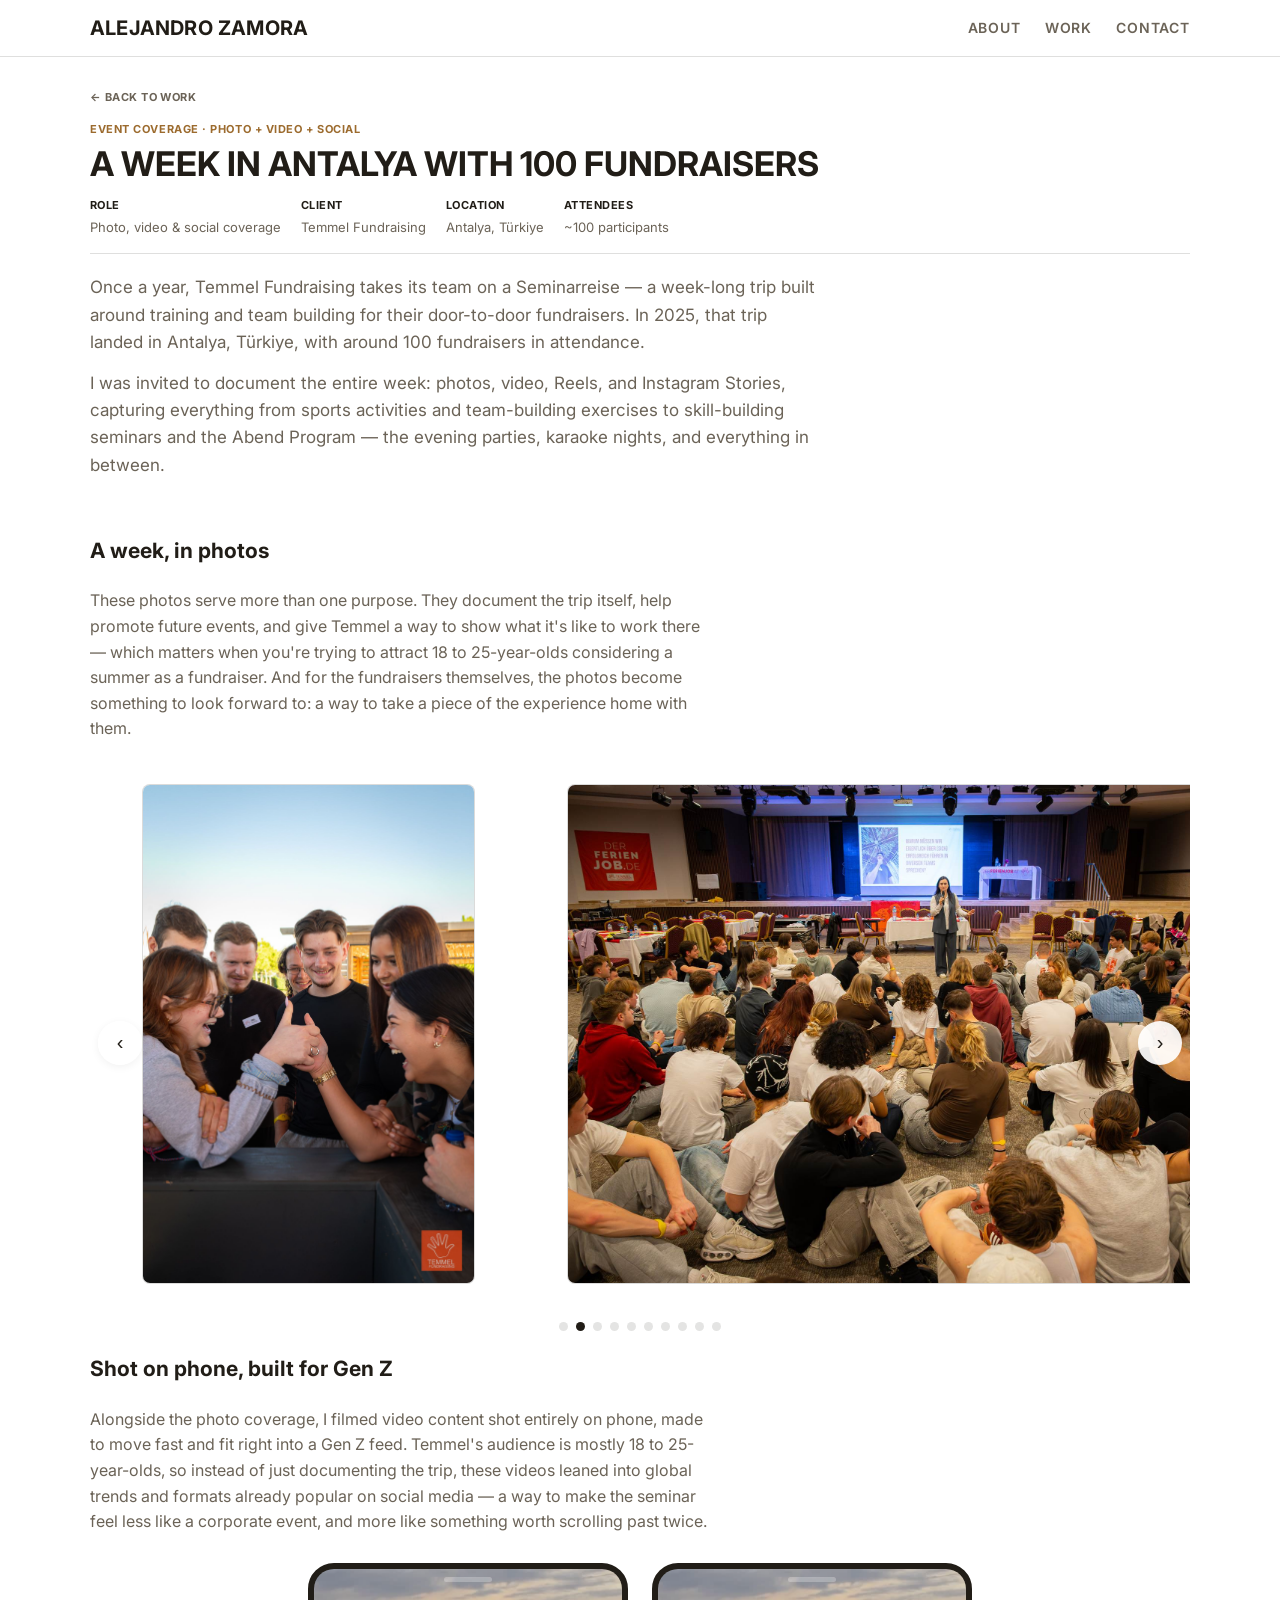
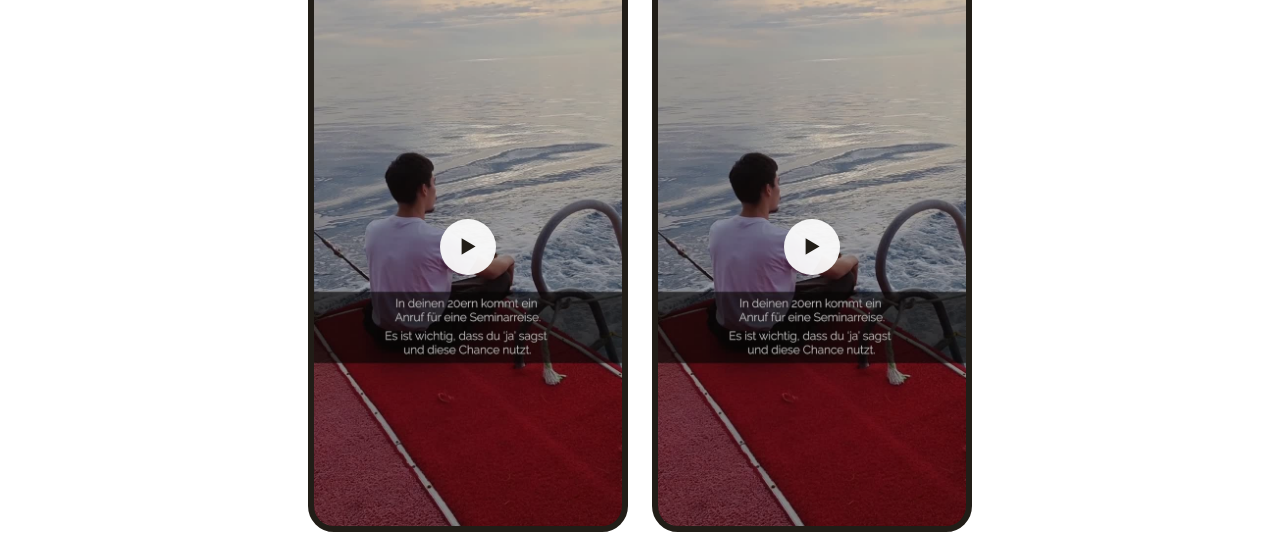
==== project-antalya.html @ 92e82680 "Update video source in project-antalya.html" ====
<!DOCTYPE html>
<html lang="en">
<head>
<meta charset="UTF-8">
<meta name="viewport" content="width=device-width, initial-scale=1.0">
<title>Travel seminar in Antalya — Alejandro Zamora</title>
<link rel="stylesheet" href="style.css">
  <style>
  /* Antalya carousel only: same height, natural image proportions */
  .doormats-gallery.audi-gallery .carousel-slide {
    flex: 0 0 auto;
    width: auto;
    max-width: none;
  }

  .doormats-gallery.audi-gallery .carousel-slide img {
    display: block;
    width: auto;
    height: clamp(300px, 60vh, 500px);
    max-width: calc(100vw - 80px);
    aspect-ratio: auto;
    object-fit: contain;
  }

    /* Phone frames*/
 
  .antalya-phone-videos {
    display: flex;
    justify-content: center;
    align-items: flex-start;
    gap: 24px;
    margin: 28px 0;
  }

  .antalya-phone-videos .phone-frame {
    flex: 0 1 320px;
    width: 100%;
    max-width: 320px;
  }

  .antalya-phone-videos .phone-frame video {
    display: block;
    width: 100%;
    height: 100%;
    object-fit: cover;
  }

  @media (max-width: 720px) {
    .antalya-phone-videos {
      flex-direction: column;
      align-items: center;
    }

    .antalya-phone-videos .phone-frame {
      width: min(78vw, 320px);
    }
     }
</style>
</head>
<body>

<header class="site-header">
  <div class="wrap">
    <div class="name">Alejandro Zamora</div>
    <nav>
      <a href="index.html#about">About</a>
      <a href="index.html#work">Work</a>
      <a ef="index.html#contact">Contact</a>
    </nav>
  </div>
</header>

<div class="wrap">

  <div class="article-header">
    <a class="back-link" href="index.html">← Back to work</a>
    <div class="dateline">Event coverage · Photo + Video + Social</div>
    <h1>A week in Antalya with 100 fundraisers</h1>
    <div class="meta-row">
      <span><strong>Role</strong>Photo, video & social coverage</span>
      <span><strong>Client</strong>Temmel Fundraising</span>
      <span><strong>Location</strong>Antalya, Türkiye</span>
      <span><strong>Attendees</strong>~100 participants</span>
    </div>
  </div>

  <div class="article-body">
     <p>Once a year, Temmel Fundraising takes its team on a Seminarreise — a week-long trip built around training and team building for their door-to-door fundraisers. In 2025, that trip landed in Antalya, Türkiye, with around 100 fundraisers in attendance.</p>
      <p>I was invited to document the entire week: photos, video, Reels, and Instagram Stories, capturing everything from sports activities and team-building exercises to skill-building seminars and the Abend Program — the evening parties, karaoke nights, and everything in between.</p>
  </div>

<div class="case-body">
    <h3>A week, in photos</h3>
    <p>These photos serve more than one purpose. They document the trip itself, help promote future events, and give Temmel a way to show what it's like to work there — which matters when you're trying to attract 18 to 25-year-olds considering a summer as a fundraiser. And for the fundraisers themselves, the photos become something to look forward to: a way to take a piece of the experience home with them.</p>
  </div>

 <div class="doormats-gallery audi-gallery">
  <div class="carousel" aria-label="Audi Q5 gallery">
    <button class="carousel-btn prev" aria-label="Previous image" type="button">‹</button>

    

    <div class="carousel-track" tabindex="0" role="list">
      <figure class="carousel-slide" role="listitem">
        <img src="images/antalya_select/seminar_1.jpg" alt="picture from fundraising trip" loading="lazy">
      </figure>
      <figure class="carousel-slide" role="listitem">
        <img src="images/antalya_select/seminar_2.jpg" alt="picture from fundraising trip" loading="lazy">
      </figure>
      <figure class="carousel-slide" role="listitem">
        <img src="images/antalya_select/seminar_3.jpg" alt="picture from fundraising trip" loading="lazy">
      </figure>
      <figure class="carousel-slide" role="listitem">
        <img src="images/antalya_select/seminar_4.jpg" alt="picture from fundraising trip" loading="lazy">
      </figure>
      <figure class="carousel-slide" role="listitem">
        <img src="images/antalya_select/seminar_5.jpg" alt="picture from fundraising trip" loading="lazy">
      </figure>
      <figure class="carousel-slide" role="listitem">
        <img src="images/antalya_select/seminar_6.jpg" alt="picture from fundraising trip" loading="lazy">
      </figure>
      <figure class="carousel-slide" role="listitem">
        <img src="images/antalya_select/seminar_7.jpg" alt="picture from fundraising trip" loading="lazy">
      </figure>
      <figure class="carousel-slide" role="listitem">
        <img src="images/antalya_select/seminar_8.jpg" alt="picture from fundraising trip" loading="lazy">
      </figure>
      <figure class="carousel-slide" role="listitem">
        <img src="images/antalya_select/seminar_9.jpg" alt="picture from fundraising trip" loading="lazy">
      </figure>
      <figure class="carousel-slide" role="listitem">
        <img src="images/antalya_select/seminar_10.jpg" alt="picture from fundraising trip" loading="lazy">
      </figure>
    </div>

    <button class="carousel-btn next" aria-label="Next image" type="button">›</button>

    <div class="carousel-dots" role="tablist" aria-label="Gallery navigation"></div>
  </div>
  
<div class="case-body">
  <h3>Shot on phone, built for Gen Z</h3>
  <p>Alongside the photo coverage, I filmed video content shot entirely on phone, made to move fast and fit right into a Gen Z feed. Temmel's audience is mostly 18 to 25-year-olds, so instead of just documenting the trip, these videos leaned into global trends and formats already popular on social media — a way to make the seminar feel less like a corporate event, and more like something worth scrolling past twice.</p>
</div>

<div class="antalya-phone-videos">
  <div class="phone-frame">
    <div
      class="video-embed"
      data-video="videos/seminar_quiet.mp4"
    >
      <img
        src="images/seminar_preview_phone.jpg"
        loading="lazy"
        alt="Antalya seminar Reel 1 preview"
      >
      <span class="play-btn" aria-hidden="true">▶</span>
    </div>
  </div>

  <div class="phone-frame">
    <div
      class="video-embed"
      data-video="images/antalya_select/reel-2.mp4"
    >
      <img
        src="images/seminar_preview_phone.jpg"
        loading="lazy"
        alt="Antalya seminar Reel 2 preview"
      >
      <span class="play-btn" aria-hidden="true">▶</span>
    </div>
  </div>
</div>
   

  <script>
/* Doormats gallery behavior: dots, prev/next, keyboard support */
(function () {
  const carousels = document.querySelectorAll('.carousel');
  if (!carousels.length) return;

  carousels.forEach((carousel) => {
    const track = carousel.querySelector('.carousel-track');
    const slides = Array.from(carousel.querySelectorAll('.carousel-slide'));
    const prevBtn = carousel.querySelector('.carousel-btn.prev');
    const nextBtn = carousel.querySelector('.carousel-btn.next');
    const dotsContainer = carousel.querySelector('.carousel-dots');

    // Create dots
    slides.forEach((_, i) => {
      const btn = document.createElement('button');
      btn.type = 'button';
      btn.setAttribute('aria-selected', i === 0 ? 'true' : 'false');
      btn.dataset.index = i;
      btn.addEventListener('click', () => {
        scrollToSlide(i);
      });
      dotsContainer.appendChild(btn);
    });

    const dots = Array.from(dotsContainer.querySelectorAll('button'));

    function scrollToSlide(index) {
      const slide = slides[index];
      if (!slide) return;
      // scroll so the slide is centered in the track
      const left = slide.offsetLeft - (track.clientWidth - slide.offsetWidth) / 2;
      track.scrollTo({ left, behavior: 'smooth' });
      updateActive(index);
    }

    function updateActive(index) {
      dots.forEach((d, i) => d.setAttribute('aria-selected', i === index ? 'true' : 'false'));
    }

    // find nearest slide based on current scroll position
    function getCurrentIndex() {
      const trackCenter = track.scrollLeft + track.clientWidth / 2;
      let bestIndex = 0;
      let bestDistance = Infinity;
      slides.forEach((s, i) => {
        const slideCenter = s.offsetLeft + s.offsetWidth / 2;
        const dist = Math.abs(trackCenter - slideCenter);
        if (dist < bestDistance) {
          bestDistance = dist;
          bestIndex = i;
        }
      });
      return bestIndex;
    }

    // update active dot during scrolling (throttle with rAF)
    let raf = null;
    function onScroll() {
      if (raf) cancelAnimationFrame(raf);
      raf = requestAnimationFrame(() => {
        updateActive(getCurrentIndex());
      });
    }
    track.addEventListener('scroll', onScroll, { passive: true });

    // Prev / next handling
    prevBtn && prevBtn.addEventListener('click', () => {
      const idx = getCurrentIndex();
      const target = Math.max(0, idx - 1);
      scrollToSlide(target);
    });
    nextBtn && nextBtn.addEventListener('click', () => {
      const idx = getCurrentIndex();
      const target = Math.min(slides.length - 1, idx + 1);
      scrollToSlide(target);
    });

    // keyboard left / right support when track focused
    track.addEventListener('keydown', (ev) => {
      if (ev.key === 'ArrowLeft') {
        ev.preventDefault();
        prevBtn && prevBtn.click();
      } else if (ev.key === 'ArrowRight') {
        ev.preventDefault();
        nextBtn && nextBtn.click();
      }
    });

    // enable mouse drag to scroll (desktop friendliness)
    let isDown = false;
    let startX, scrollStart;
    track.addEventListener('pointerdown', (e) => {
      isDown = true;
      track.setPointerCapture(e.pointerId);
      startX = e.clientX;
      scrollStart = track.scrollLeft;
      track.style.scrollBehavior = 'auto';
    });
    track.addEventListener('pointermove', (e) => {
      if (!isDown) return;
      const dx = e.clientX - startX;
      track.scrollLeft = scrollStart - dx;
    });
    track.addEventListener('pointerup', (e) => {
      if (!isDown) return;
      isDown = false;
      track.releasePointerCapture(e.pointerId);
      track.style.scrollBehavior = '';
      // snap to nearest slide after drag
      scrollToSlide(getCurrentIndex());
    });
    track.addEventListener('pointercancel', () => { isDown = false; });

    // ensure first dot is active initially
    updateActive(0);
  });
})();
</script>

<script>
  // Load each video only after the visitor clicks its preview.
  document.querySelectorAll('.video-embed').forEach(function (embed) {
    embed.addEventListener('click', function () {
      var videoSource = embed.getAttribute('data-video');

      embed.innerHTML =
        '<video src="' + videoSource + '" controls autoplay playsinline></video>';
    }, { once: true });
  });
</script>
  
</body>
</html>
---- style.css ----
@import url('https://fonts.googleapis.com/css2?family=Inter:wght@400;500;600;700&display=swap');

:root {
  --bg: #FFFFFF;
  --bg-alt: #FAFAFA;
  --card: #FFFFFF;
  --ink: #211D17;
  --ink-soft: #6B6357;
  --ink-faint: #9A9284;
  --accent-gold: #9C6B2E;
  --accent-teal: #2B5E55;
  --border: rgba(33, 29, 23, 0.14);
  --border-strong: rgba(33, 29, 23, 0.28);
  --max: 1140px;
}

* { box-sizing: border-box; }

html { scroll-behavior: smooth; }

body {
  margin: 0;
  background: var(--bg);
  color: var(--ink);
  font-family: 'Inter', sans-serif;
  font-size: 18px;
  line-height: 1.6;
  -webkit-font-smoothing: antialiased;
}

a { color: inherit; text-decoration: none; }

.wrap {
  max-width: var(--max);
  margin: 0 auto;
  padding: 0 20px;
}

/* Header */
.site-header {
  border-bottom: 1px solid var(--border);
  background: var(--bg);
  position: sticky;
  top: 0;
  z-index: 10;
}
.site-header .wrap {
  display: flex;
  justify-content: space-between;
  align-items: center;
  padding-top: 12px;
  padding-bottom: 12px;
}
.site-header .name {
  font-weight: 700;
  font-size: 20px;
  letter-spacing: 0.01em;
  text-transform: uppercase;
}
.site-header nav {
  display: flex;
  gap: 24px;
  font-size: 14px;
  font-weight: 600;
  text-transform: uppercase;
  letter-spacing: 0.06em;
  color: var(--ink-soft);
}
.site-header nav a:hover { color: var(--ink); }

/* Hero / About */
.hero {
  display: grid;
  grid-template-columns: 1fr minmax(220px, 400px);
  gap: 32px;
  align-items: center;
  padding: 32px 0 24px;
  border-bottom: 1px solid var(--border);
}
.hero h1 {
  font-weight: 700;
  font-size: 55px;
  line-height: 1.15;
  margin: 0 0 6px;
  text-transform: uppercase;
}
.hero .role {
  font-size: 13px;
  font-weight: 600;
  text-transform: uppercase;
  letter-spacing: 0.06em;
  color: var(--accent-teal);
  margin-bottom: 14px;
}
.hero p.bio {
  font-size: 23px;
  color: var(--ink-soft);
  max-width: 50ch;
  margin: 0 0 18px;
}

/* Passport stamps */
.stamps {
  display: flex;
  flex-wrap: wrap;
  gap: 8px;
}
.stamp {
  display: inline-flex;
  align-items: center;
  gap: 6px;
  border: 1.5px solid var(--accent-gold);
  color: var(--accent-gold);
  border-radius: 999px;
  padding: 5px 13px;
  font-size: 12px;
  font-weight: 600;
  text-transform: uppercase;
  letter-spacing: 0.05em;
  transform: rotate(-1.5deg);
}
.stamp:nth-child(even) { transform: rotate(1.5deg); }
.stamp.award {
  border-color: var(--accent-teal);
  color: var(--accent-teal);
}

/* Phone frame - make phone frame fluid */
.phone-frame {
  width: 100%;
  max-width: 400px; /* keeps the desktop design */
  aspect-ratio: 9 / 16;
  border: 6px solid var(--ink);
  border-radius: 26px;
  position: relative;
  overflow: hidden;
  background: var(--ink);
  justify-self: center;
}
.phone-frame::before {
  content: '';
  position: absolute;
  top: 8px;
  left: 50%;
  transform: translateX(-50%);
  width: 48px;
  height: 5px;
  background: rgba(255,255,255,0.25);
  border-radius: 3px;
  z-index: 2;
}
.phone-frame iframe,
.phone-frame video {
  width: 100%;
  height: 100%;
  object-fit: cover;
  border: none;
}
.phone-caption {
  text-align: center;
  font-size: 10px;
  font-weight: 600;
  letter-spacing: 0.05em;
  text-transform: uppercase;
  color: var(--ink-faint);
  margin-top: 8px;
}

/* Projects */
.section-label {
  font-size: 12px;
  font-weight: 700;
  text-transform: uppercase;
  letter-spacing: 0.06em;
  color: var(--ink-soft);
  margin: 28px 0 14px;
}
.project-grid {
  display: grid;
  grid-template-columns: repeat(auto-fit, minmax(240px, 1fr));
  gap: 16px;
  padding-bottom: 32px;
}
.project-card {
  background: var(--card);
  border: 1px solid var(--border);
  border-radius: 10px;
  overflow: hidden;
  transition: border-color 0.15s ease, transform 0.15s ease;
  display: flex;
  flex-direction: column;
}
.project-card:hover {
  border-color: var(--border-strong);
  transform: translateY(-2px);
}
.project-thumb {
  width: 100%;
  height: 170px;
  object-fit: cover;
  display: block;
  background: var(--bg-alt);
}
.project-card .card-body {
  padding: 14px 16px 16px;
  display: flex;
  flex-direction: column;
  gap: 8px;
  flex: 1;
}
.project-card .dateline {
  font-size: 11px;
  font-weight: 600;
  color: var(--accent-gold);
  text-transform: uppercase;
  letter-spacing: 0.04em;
}
.project-card h3 {
  font-weight: 700;
  font-size: 19px;
  margin: 0;
  line-height: 1.3;
}
.project-card p {
  font-size: 15px;
  color: var(--ink-soft);
  margin: 0;
  flex: 1;
}
.project-card .read {
  font-size: 11px;
  font-weight: 700;
  text-transform: uppercase;
  letter-spacing: 0.04em;
  color: var(--ink);
  border-top: 1px solid var(--border);
  padding-top: 8px;
  margin-top: 2px;
}

/* Footer */
.site-footer {
  border-top: 1px solid var(--border);
  padding: 16px 0 24px;
  font-size: 12px;
  font-weight: 500;
  color: var(--ink-faint);
  display: flex;
  justify-content: space-between;
  flex-wrap: wrap;
  gap: 10px;
}
.site-footer a:hover { color: var(--ink); }

/* Project detail page */
.article-header {
  padding: 24px 0 16px;
  border-bottom: 1px solid var(--border);
}
.back-link {
  display: inline-flex;
  align-items: center;
  gap: 6px;
  font-size: 11px;
  font-weight: 700;
  text-transform: uppercase;
  letter-spacing: 0.04em;
  color: var(--ink-soft);
  margin-bottom: 14px;
}
.back-link:hover { color: var(--ink); }
.article-header .dateline {
  font-size: 11px;
  font-weight: 700;
  text-transform: uppercase;
  letter-spacing: 0.05em;
  color: var(--accent-gold);
  margin-bottom: 6px;
}
.article-header h1 {
  font-weight: 700;
  font-size: 34px;
  line-height: 1.2;
  margin: 0 0 12px;
  text-transform: uppercase;
}
.meta-row {
  display: flex;
  gap: 20px;
  flex-wrap: wrap;
  font-size: 13px;
  color: var(--ink-soft);
}
.meta-row span strong {
  color: var(--ink);
  font-weight: 700;
  display: block;
  font-size: 11px;
  text-transform: uppercase;
  letter-spacing: 0.04em;
  margin-bottom: 2px;
}

.article-body {
  padding: 20px 0;
  font-size: 17px;
  color: var(--ink-soft);
  max-width: 66ch;
}
.article-body p { margin: 0 0 14px; }

.media-block {
  margin: 4px 0 24px;
}
.media-video {
  background: var(--bg-alt);
  border-radius: 10px;
  overflow: hidden;
  max-width: 100%;
}
.media-video img {
  width: 100%;
  height: auto;
  display: block;
}
.media-video iframe { width: 100%; height: 100%; border: none; }

.media-vertical-video {
  width: 220px;
  aspect-ratio: 9/16;
  background: var(--ink);
  border-radius: 20px;
  overflow: hidden;
  margin: 0 auto 24px;
}
.media-vertical-video iframe { width: 100%; height: 100%; border: none; }

/* 3 equal responsive columns, images keep 4:5 ratio */
.gallery {
  display: grid;
  grid-template-columns: repeat(3, 1fr);
  gap: 16px;
  align-items: start;
}

.gallery img {
  width: 100%;
  aspect-ratio: 4 / 5;  /* preserves 1080x1350 ratio */
  object-fit: cover;     /* fills each cell, cropping if needed */
  display: block;
}

.gallery-bushby {
  display: grid;
  grid-template-columns: repeat(3, 1fr);
  gap: 16px;
  align-items: start;
}

.gallery-bushby img {
  width: 100%;
  aspect-ratio: 3 / 2;  
  object-fit: cover;     /* fills each cell, cropping if needed */
  display: block;
}

.article-nav {
  display: flex;
  justify-content: space-between;
  padding: 16px 0 28px;
  border-top: 1px solid var(--border);
  font-size: 12px;
  font-weight: 700;
  text-transform: uppercase;
  letter-spacing: 0.04em;
  color: var(--ink-soft);
}
.article-nav a:hover { color: var(--ink); }

/* Writing list page */
.writing-list {
  padding: 8px 0 40px;
  display: flex;
  flex-direction: column;
}
.writing-item {
  display: flex;
  justify-content: space-between;
  align-items: baseline;
  gap: 16px;
  padding: 16px 0;
  border-bottom: 1px solid var(--border);
}
.writing-item:hover .writing-title { color: var(--accent-gold); }
.writing-title {
  font-weight: 700;
  font-size: 18px;
  transition: color 0.15s ease;
}
.writing-meta {
  font-size: 12px;
  font-weight: 600;
  color: var(--ink-faint);
  text-transform: uppercase;
  letter-spacing: 0.04em;
  white-space: nowrap;
}

/* ---- Long-form case blocks (home page) ---- */

.case {
  padding: 44px 0;
  border-bottom: 1px solid var(--border);
}
.case:last-of-type {
  border-bottom: none;
}
.case-meta {
  font-size: 12px;
  font-weight: 700;
  text-transform: uppercase;
  letter-spacing: 0.05em;
  color: var(--accent-gold);
  margin-bottom: 8px;
}
.case-title {
  font-size: 24px;
  font-weight: 700;
  margin: 0 0 16px;
  line-height: 1.25;
  text-transform: uppercase;
}
.case-body p {
  font-size: 16px;
  color: var(--ink-soft);
  margin: 0 0 12px;
  max-width: 62ch;
}
.case-link {
  display: inline-block;
  font-size: 12px;
  font-weight: 700;
  text-transform: uppercase;
  letter-spacing: 0.05em;
  color: var(--ink);
  margin-top: 4px;
}
.case-link:hover {
  color: var(--accent-gold);
}

/* Case media grid: side-by-side layout */
.case-media-grid {
  display: grid;
  grid-template-columns: 1fr 1.3fr;
  gap: 32px;
  align-items: center;
  margin-bottom: 24px;
}
.case-media-left {
  display: flex;
  justify-content: center;
}
.case-media-right {
  display: flex;
  flex-direction: column;
  justify-content: center;
  align-items: center;
  gap: 20px;
}
.case-media-right img {
  width: 100%;
  height: auto;
  border-radius: 8px;
  display: block;
}
.magis-caption {
  text-align: center;
  font-size: 10px;
  font-weight: 600;
  letter-spacing: 0.05em;
  text-transform: uppercase;
  color: var(--ink-faint);
  margin-top: 8px;
}

/* Click-to-play video embed: loads nothing heavy until clicked */
.video-embed {
  position: relative;
  border-radius: 12px;
  overflow: hidden;
  background: var(--ink);
  cursor: pointer;
  aspect-ratio: 16 / 9;
  margin-bottom: 16px;
  border: none;
  padding: 0;
  display: block;
  width: 100%;
}
.video-embed img {
  width: 100%;
  height: 100%;
  object-fit: cover;
  display: block;
  opacity: 0.82;
}
.video-embed video {
  width: 100%;
  height: 100%;
  object-fit: cover;
  display: block;
}
.video-embed .play-btn {
  position: absolute;
  top: 50%;
  left: 50%;
  transform: translate(-50%, -50%);
  width: 56px;
  height: 56px;
  border-radius: 50%;
  background: rgba(255, 255, 255, 0.92);
  display: flex;
  align-items: center;
  justify-content: center;
  font-size: 18px;
  color: var(--ink);
  pointer-events: none;
}

/* Vertical video embed inside the phone frame */
.phone-frame .video-embed {
  position: absolute;
  inset: 0;
  border-radius: 0;
  aspect-ratio: auto;
  margin-bottom: 0;
}

/* Mosaic layout for photo-only cases */
.case-mosaic {
  display: grid;
  grid-template-columns: 2fr 1fr;
  gap: 10px;
  margin-bottom: 16px;
}
.case-mosaic .main {
  grid-row: span 2;
  aspect-ratio: 4 / 3;
}
.case-mosaic .side {
  aspect-ratio: 1 / 1;
}
.case-mosaic img {
  width: 100%;
  height: 100%;
  object-fit: cover;
  border-radius: 8px;
  display: block;
  background: #FFFFFF00;
}

/* Mosaic layout for Audi */
 .map-embed { 
   border-radius: 10px;
   overflow: hidden; 
   margin-bottom: 24px; 
   aspect-ratio: 16 / 10; border: 1px solid var(--border); 
 } 
.map-embed iframe { 
  width: 100%; height: 100%; border: none; 
}

.case-mosaic-audi {
  display: grid;
  grid-template-columns: 2fr 1fr;
  gap: 10px;
  margin-bottom: 16px;
}
.case-mosaic-audi .main {
  grid-row: span 1;
  aspect-ratio: 3 / 3;
}
.case-mosaic-audi .side {
  aspect-ratio: 1 / 1;
}
.case-mosaic-audi img {
  width: 100%;
  height: 100%;
  object-fit: cover;
  border-radius: 8px;
  display: block;
  background: #FFFFFF00;
}
.case-mosaic-audi .main img {
  object-fit: cover;
  width: 100%;
  height: 100%;
  display: block;
}
.case-mosaic-audi .side img {
  object-fit: contain; /* preserves whole image, no crop */
  width: 100%;
  height: 100%;
  display: block;
  background: #FFFFFF00; /* or var(--bg-alt) to match surrounding */
}

/* Page-specific: Audi Q5 — make text and image 1:1 */
.q5-article .article-content {
  gap: 2rem;
  align-items: flex-start;
}

/* Each column takes half the available space, with safe minimums */
.q5-article .article-body {
  flex: 1 1 50%;
  min-width: 260px;
}

/* Make article phone fill its column more — replace the previous .wrap .article-phone rules */
.q5-article .article-content { gap: 0.75rem; } /* tighten gap between text and image */

.q5-article .article-phone {
  /* make the phone/image take most of the column but remain responsive */
  flex: 0 0 clamp(320px, 52%, 680px);
  width: auto;
  padding: 0; /* remove extra padding so the image can fill the column */
}

.q5-article .article-phone img {
  width: 100%;
  height: auto;
  display: block;
  border-radius: 8px;
}

/* Keep the existing mobile stacking behaviour */
@media (max-width: 720px) {
  .q5-article .article-content {
    flex-direction: column;
  }
  .q5-article .article-phone {
    width: 100%;
    flex: 0 0 auto;
  }
}

/* Editorial quote treatment for text-only cases */
.case-quote {
  font-size: 17px;
  font-style: italic;
  color: var(--ink-soft);
  border-left: 3px solid var(--accent-teal);
  padding-left: 18px;
  margin: 0 0 14px;
  line-height: 1.7;
  max-width: 58ch;
}

/* Writing entry — distinct, text-forward treatment */
.case-writing-label {
  font-size: 12px;
  font-weight: 700;
  text-transform: uppercase;
  letter-spacing: 0.05em;
  color: var(--accent-teal);
  margin-bottom: 8px;
}

/* Doormats swipe gallery - now outside media queries */
.doormats-gallery {
  margin-bottom: 16px;
}

.carousel {
  position: relative;
  width: 100%;
  max-width: 900px;
  margin: 0 auto 16px;
  display: block;
}

.audi-gallery .carousel {
  max-width: 1100px;
}

.audi-gallery .carousel-slide {
  flex: 0 0 78vw;
  max-width: 700px;
}

.audi-gallery .carousel-slide img {
  aspect-ratio: 3 / 2;
}

.carousel-track {
  display: flex;
  gap: 12px;
  overflow-x: auto;
  scroll-snap-type: x mandatory;
  -webkit-overflow-scrolling: touch;
  padding: 12px;
  scroll-behavior: smooth;
  /* hide scrollbar lightly */
  scrollbar-width: thin;
}

/* Each slide is a fixed-width card that snaps into view */
.carousel-slide {
  flex: 0 0 78vw;               /* mobile: nearly full width */
  max-width: 560px;             /* desktop cap */
  scroll-snap-align: center;
  display: flex;
  align-items: center;
  justify-content: center;
  background: transparent;
  border-radius: 8px;
}

.carousel-slide img {
  width: 100%;
  height: auto;
  aspect-ratio: 4 / 5;          /* matches 1080x1350 */
  object-fit: cover;
  border-radius: 8px;
  display: block;
  background: var(--bg-alt);
  border: 1px solid var(--border);
}

/* Prev / Next buttons */
.carousel-btn {
  position: absolute;
  top: 50%;
  transform: translateY(-50%);
  z-index: 10;
  width: 44px;
  height: 44px;
  border-radius: 999px;
  border: none;
  background: rgba(255,255,255,0.92);
  font-size: 20px;
  color: var(--ink);
  display: flex;
  align-items: center;
  justify-content: center;
  cursor: pointer;
  box-shadow: 0 2px 8px rgba(0,0,0,0.06);
}
.carousel-btn:active { transform: translateY(-50%) scale(0.98); }
.carousel-btn.prev { left: 8px; }
.carousel-btn.next { right: 8px; }

/* Dot indicators */
.carousel-dots {
  display: flex;
  gap: 8px;
  justify-content: center;
  margin-top: 8px;
}
.carousel-dots button {
  width: 9px;
  height: 9px;
  border-radius: 50%;
  border: none;
  background: rgba(33,29,23,0.12);
  cursor: pointer;
  padding: 0;
}
.carousel-dots button[aria-selected="true"] {
  background: var(--ink);
}

/* Accessibility: focus styles */
.carousel-track:focus {
  outline: 3px solid rgba(44,82,72,0.12);
  outline-offset: 6px;
}

/* Small scrollbar styling for WebKit */
.carousel-track::-webkit-scrollbar { height: 8px; }
.carousel-track::-webkit-scrollbar-thumb {
  background: rgba(33,29,23,0.12);
  border-radius: 999px;
}

/* Desktop breakpoint: wider carousel slides */
@media (min-width: 900px) {
  .carousel-slide {
    flex: 0 0 420px;
  }
}

/* Mobile breakpoint */
@media (max-width: 640px) {
  .hero {
    grid-template-columns: 1fr;
    padding-top: 24px;
  }
  .phone-frame {
    width: min(78vw, 320px);
  }
  .site-header nav { gap: 14px; }
  .writing-item { flex-direction: column; gap: 4px; }

  /* ensure the case media grid collapses to a single column on small screens */
  .case-media-grid {
    grid-template-columns: 1fr;
  }

  /* small tweaks so media items fill the column */
  .case-media-left,
  .case-media-right {
    justify-content: stretch;
  }
  .case-media-right img {
    width: 100%;
    max-width: 100%;
    height: auto;
  }
  .case-mosaic { grid-template-columns: 1fr; }
  .case-mosaic .main { grid-row: auto; }
}

/* ---------- ADDITION: Article layout for phone + text side-by-side ---------- */
/* Place these rules at the end so they override earlier phone-frame settings when needed */
.article-content {
  display: flex;
  gap: 2rem;
  align-items: flex-start;
  flex-wrap: wrap; /* allow stacking on narrow screens */
  margin-bottom: 1.5rem;
}

/* Ensure specificity by scoping under .wrap in case other selectors target .article-phone */
.wrap .article-body {
  flex: 1 1 380px; /* take remaining space, but not shrink too small */
  min-width: 240px;
}

.wrap .article-phone {
  flex: 0 0 340px; /* fixed width for phone frame */
  width: 340px;
}

.wrap .phone-frame {
  /* keep the phone visual but let layout control sizing */
  width: 100%;
  max-width: 100%;
  height: auto;
  box-sizing: border-box;
}

/* Responsive: stack vertically on small screens */
@media (max-width: 720px) {
  .article-content {
    flex-direction: column;
  }
  .wrap .article-phone {
    width: 100%;
    flex: 0 0 auto;
  }
}

/* ---------- Q5-only override: keeps other pages untouched ---------- */
.q5-article .article-content {
  display: grid;
  grid-template-columns: 1fr 1.3fr;
  gap: 2rem;
  align-items: center;
}

.q5-article .article-phone {
  width: 100%;
  flex: none;
}

.q5-article .article-phone img {
  width: 100%;
  height: auto;
  display: block;
  border-radius: 8px;
}

@media (max-width: 720px) {
  .q5-article .article-content {
    grid-template-columns: 1fr;
  }
}
.mixed-media {
  margin-bottom: 16px;
}
.mixed-media .wide {
  width: 100%;
  aspect-ratio: 16 / 9;
  object-fit: cover;
  border-radius: 8px;
  display: block;
  margin-bottom: 10px;
  background: var(--bg-alt);
  border: 1px solid var(--border);
}
.mixed-media-row {
  display: flex;
  gap: 10px;
  height: 140px;
}
.mixed-media-row .square {
  flex: 0 0 auto;
  aspect-ratio: 1 / 1;
  height: 100%;
  object-fit: cover;
  border-radius: 8px;
  background: var(--bg-alt);
  border: 1px solid var(--border);
}
.mixed-media-row .vertical {
  flex: 0 0 auto;
  aspect-ratio: 9 / 16;
  height: 100%;
  object-fit: cover;
  border-radius: 8px;
  background: var(--bg-alt);
  border: 1px solid var(--border);
}
.travian-videos {
  display: flex;
  flex-wrap: wrap;
  justify-content: center;
  gap: 16px;
  margin: 28px 0;
}
.video-frame {
  flex: 1 1 200px;
  aspect-ratio: 9 / 16;
  border-radius: 12px;
  overflow: hidden;
  background: var(--ink);
}
.video-frame iframe {
  width: 100%;
  height: 100%;
  border: none;
}
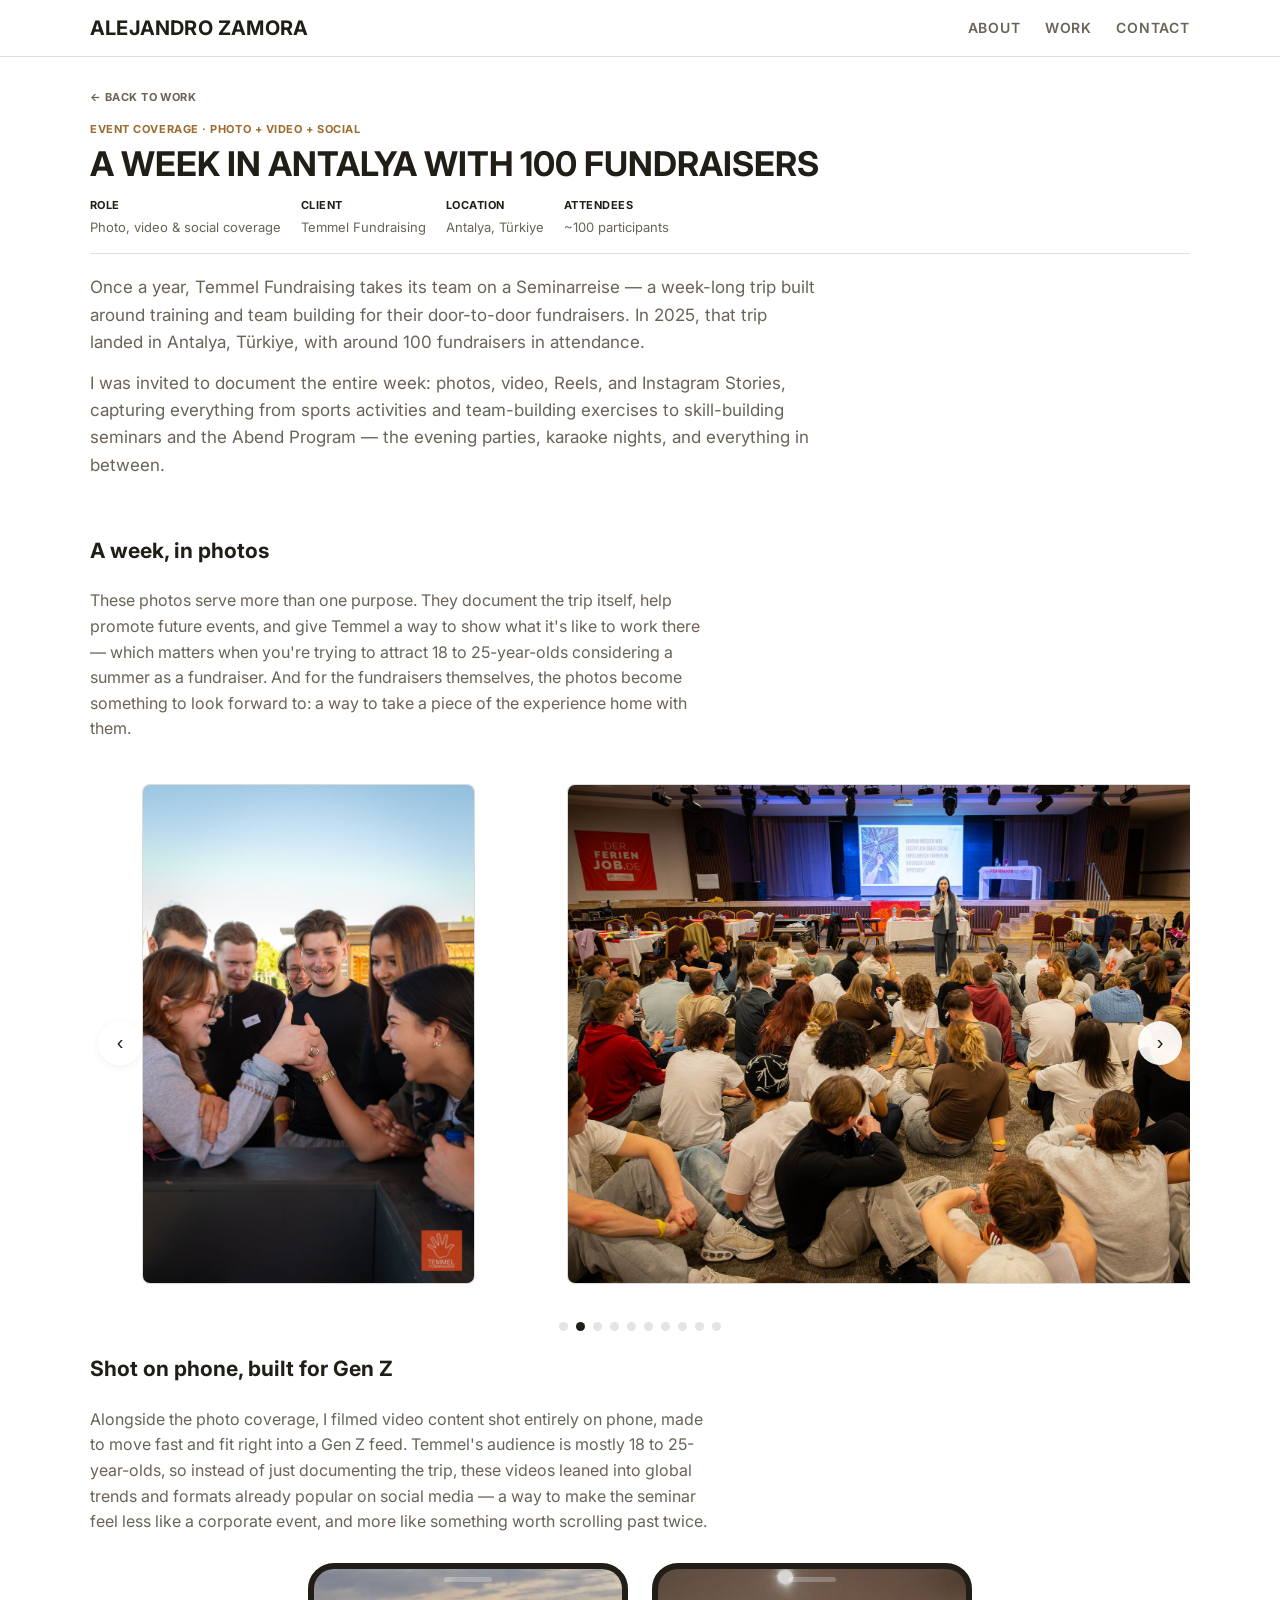
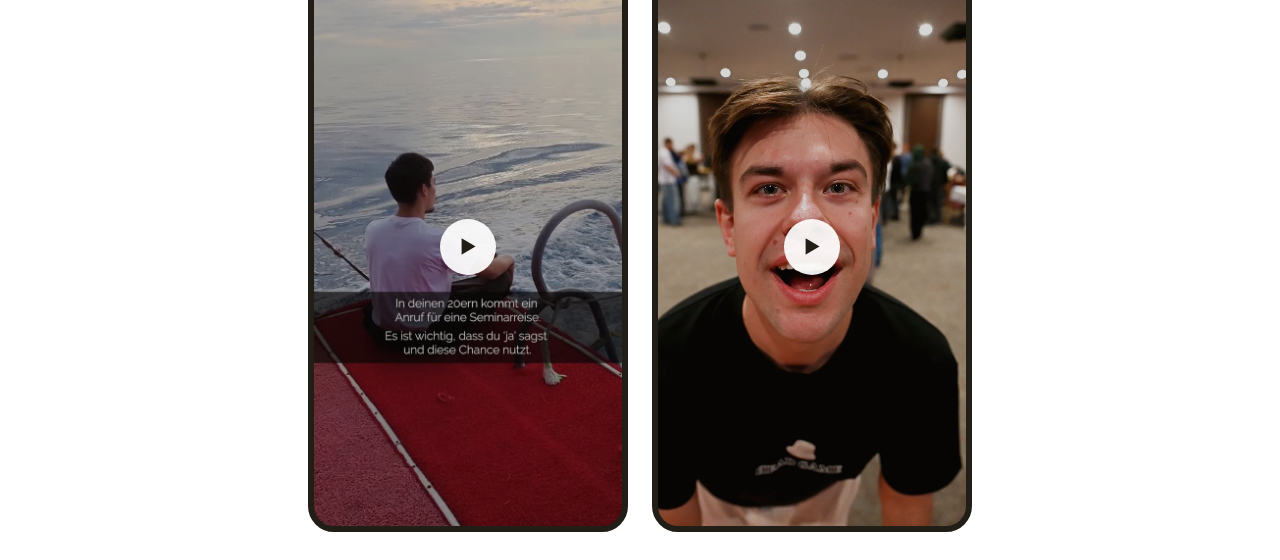
==== commit 1b2af3c6: "Update video source and preview image in HTML" ====
--- a/project-antalya.html
+++ b/project-antalya.html
@@ -161,10 +161,10 @@
   <div class="phone-frame">
     <div
       class="video-embed"
-      data-video="images/antalya_select/reel-2.mp4"
+      data-video="videos/challenge.mp4"
     >
       <img
-        src="images/seminar_preview_phone.jpg"
+        src="images/challenge_preview.jpg"
         loading="lazy"
         alt="Antalya seminar Reel 2 preview"
       >
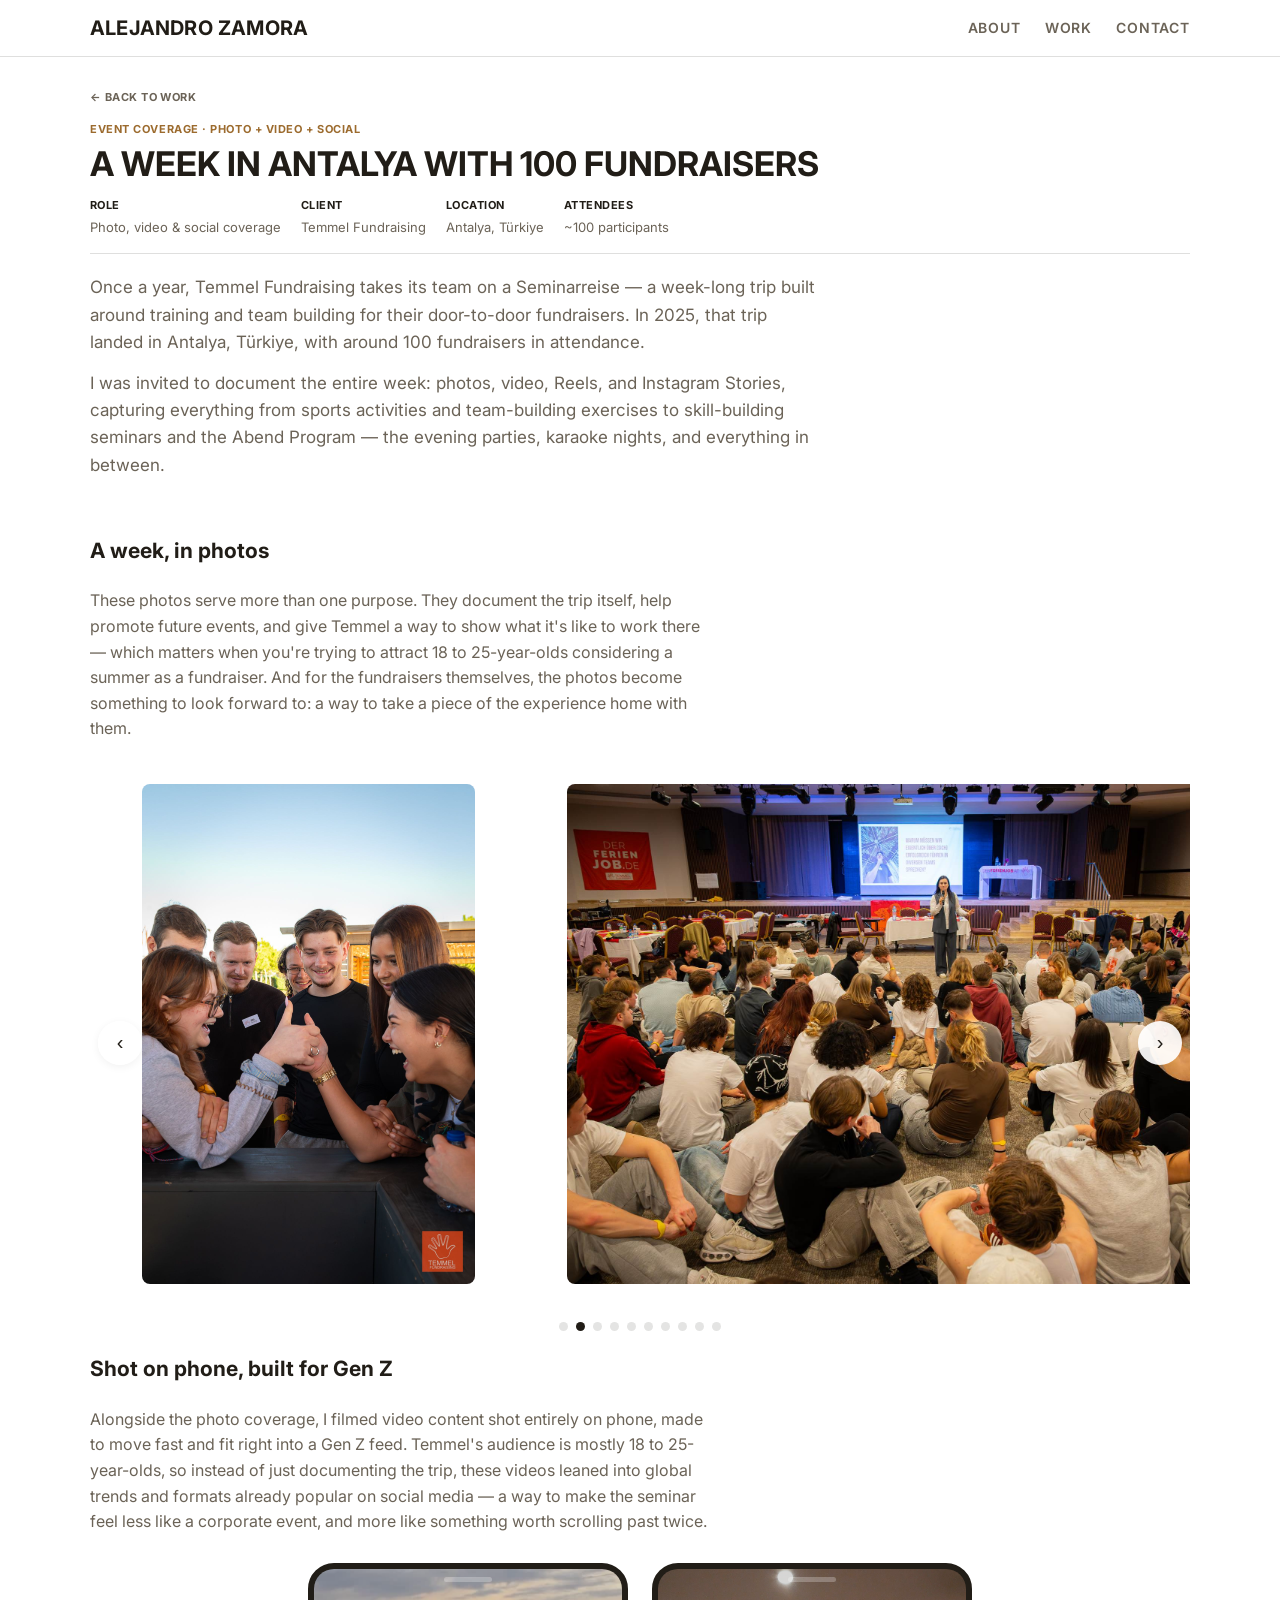
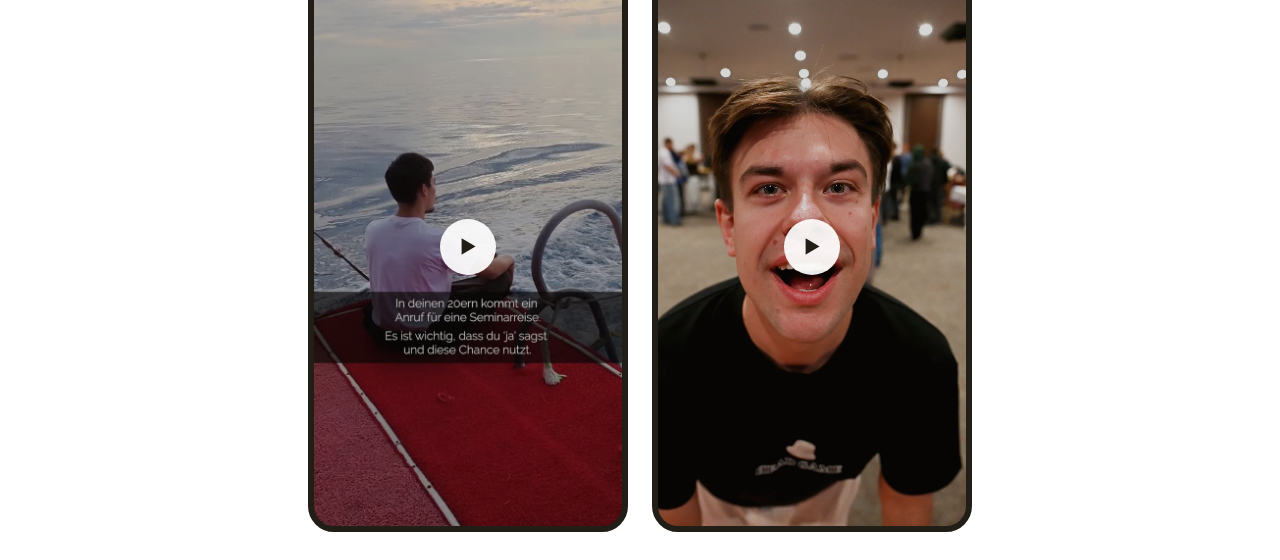
==== commit d5b5674c: "Enhance image container styles in project-antalya.html Added border and background styles to the ima" ====
--- a/project-antalya.html
+++ b/project-antalya.html
@@ -20,6 +20,8 @@
     max-width: calc(100vw - 80px);
     aspect-ratio: auto;
     object-fit: contain;
+    border: none;
+    background: transparent;
   }
 
     /* Phone frames*/
@@ -33,10 +35,12 @@
   }
 
   .antalya-phone-videos .phone-frame {
-    flex: 0 1 320px;
-    width: 100%;
-    max-width: 320px;
-  }
+  width: min(78vw, 320px);
+  max-width: 320px;
+  aspect-ratio: 9 / 16;
+  height: auto;
+  flex: 0 0 auto;
+}
 
   .antalya-phone-videos .phone-frame video {
     display: block;
@@ -137,6 +141,7 @@
 
     <div class="carousel-dots" role="tablist" aria-label="Gallery navigation"></div>
   </div>
+   </div>
   
 <div class="case-body">
   <h3>Shot on phone, built for Gen Z</h3>
@@ -161,7 +166,7 @@
   <div class="phone-frame">
     <div
       class="video-embed"
-      data-video="videos/challenge.mp4"
+      data-video="videos/challenge_quiet.mp4"
     >
       <img
         src="images/challenge_preview.jpg"
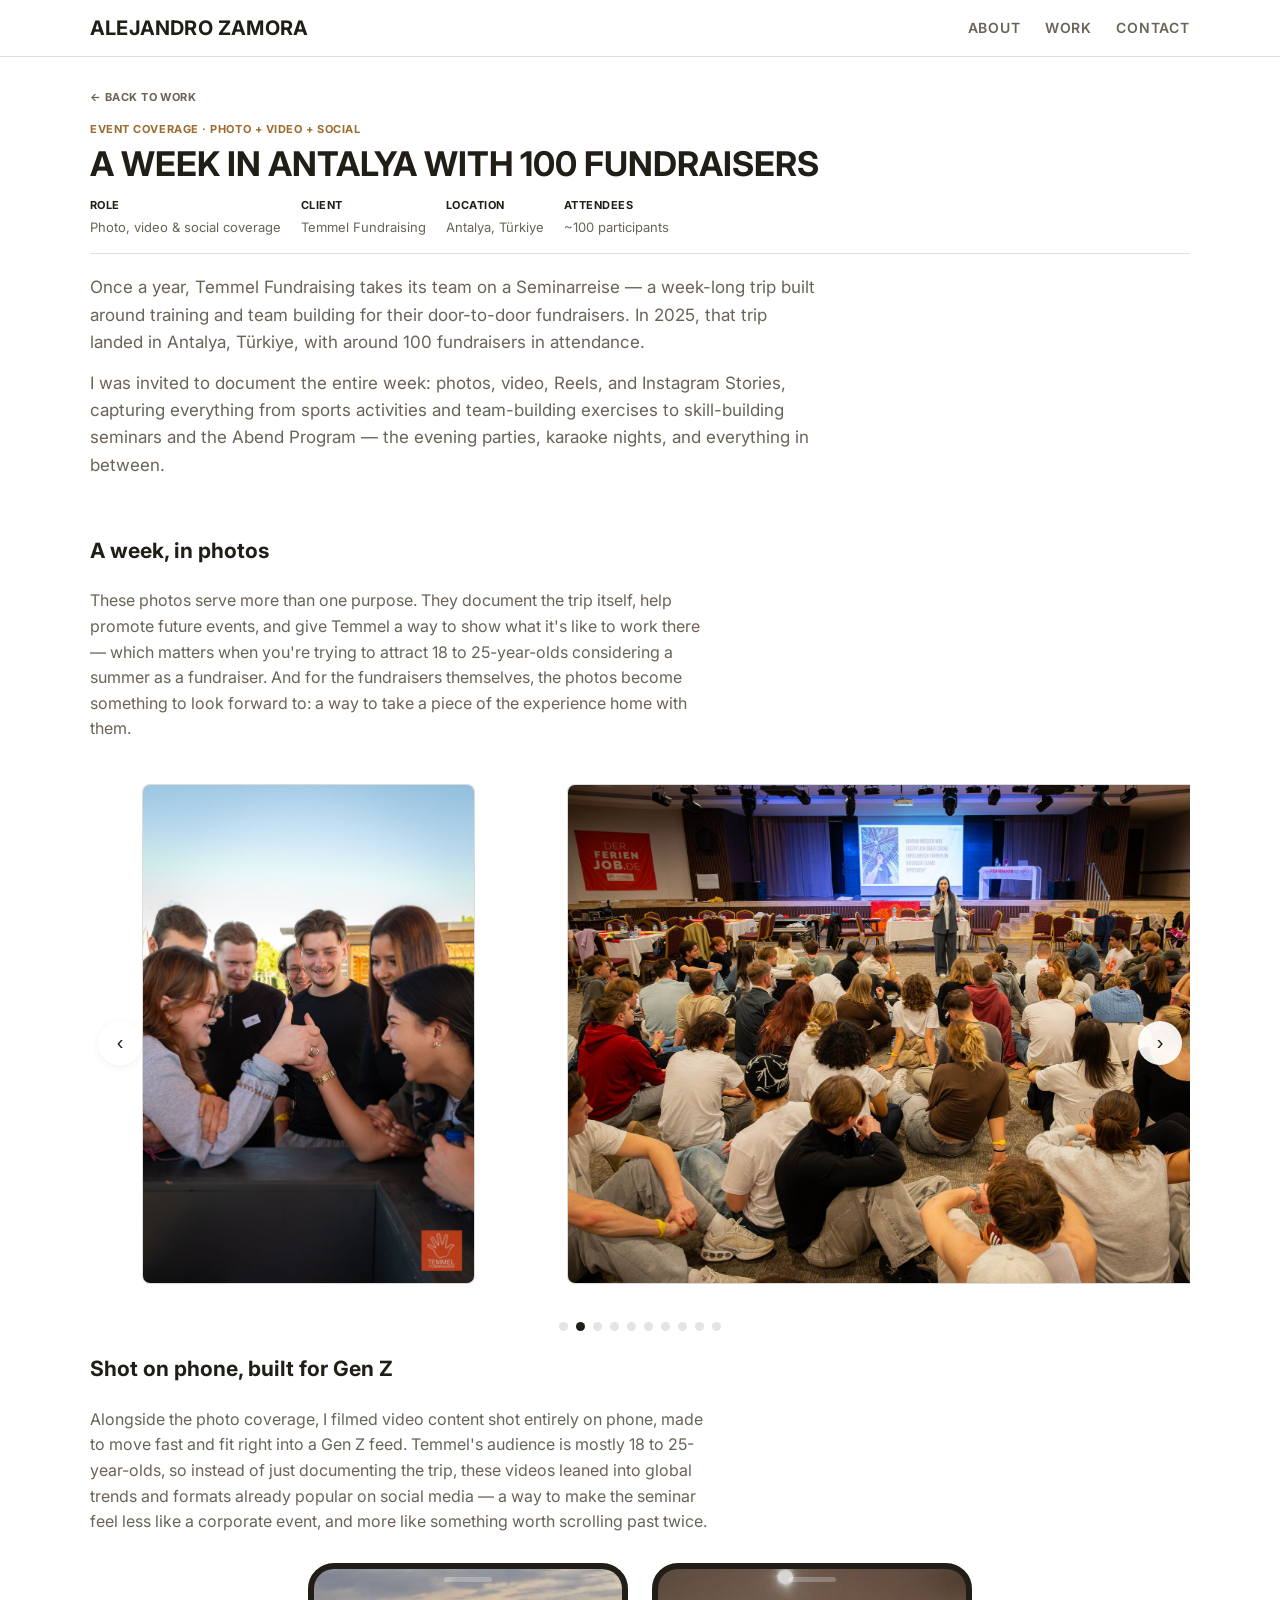
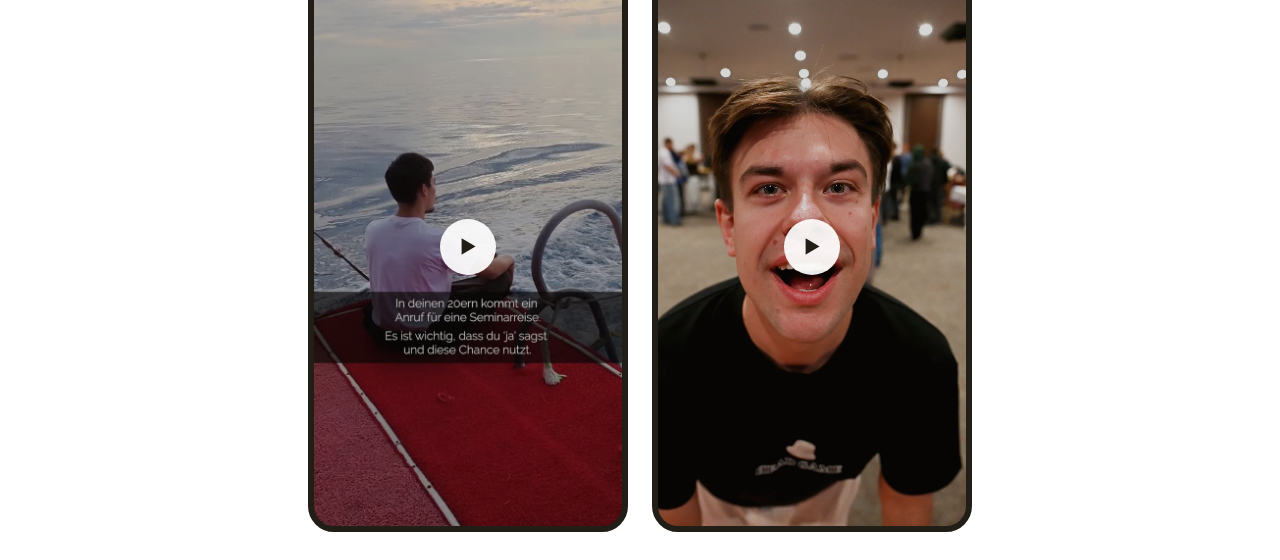
==== commit 16798f0d: "Remove border and background from main container Removed border and background styles from the main " ====
--- a/project-antalya.html
+++ b/project-antalya.html
@@ -20,8 +20,6 @@
     max-width: calc(100vw - 80px);
     aspect-ratio: auto;
     object-fit: contain;
-    border: none;
-    background: transparent;
   }
 
     /* Phone frames*/
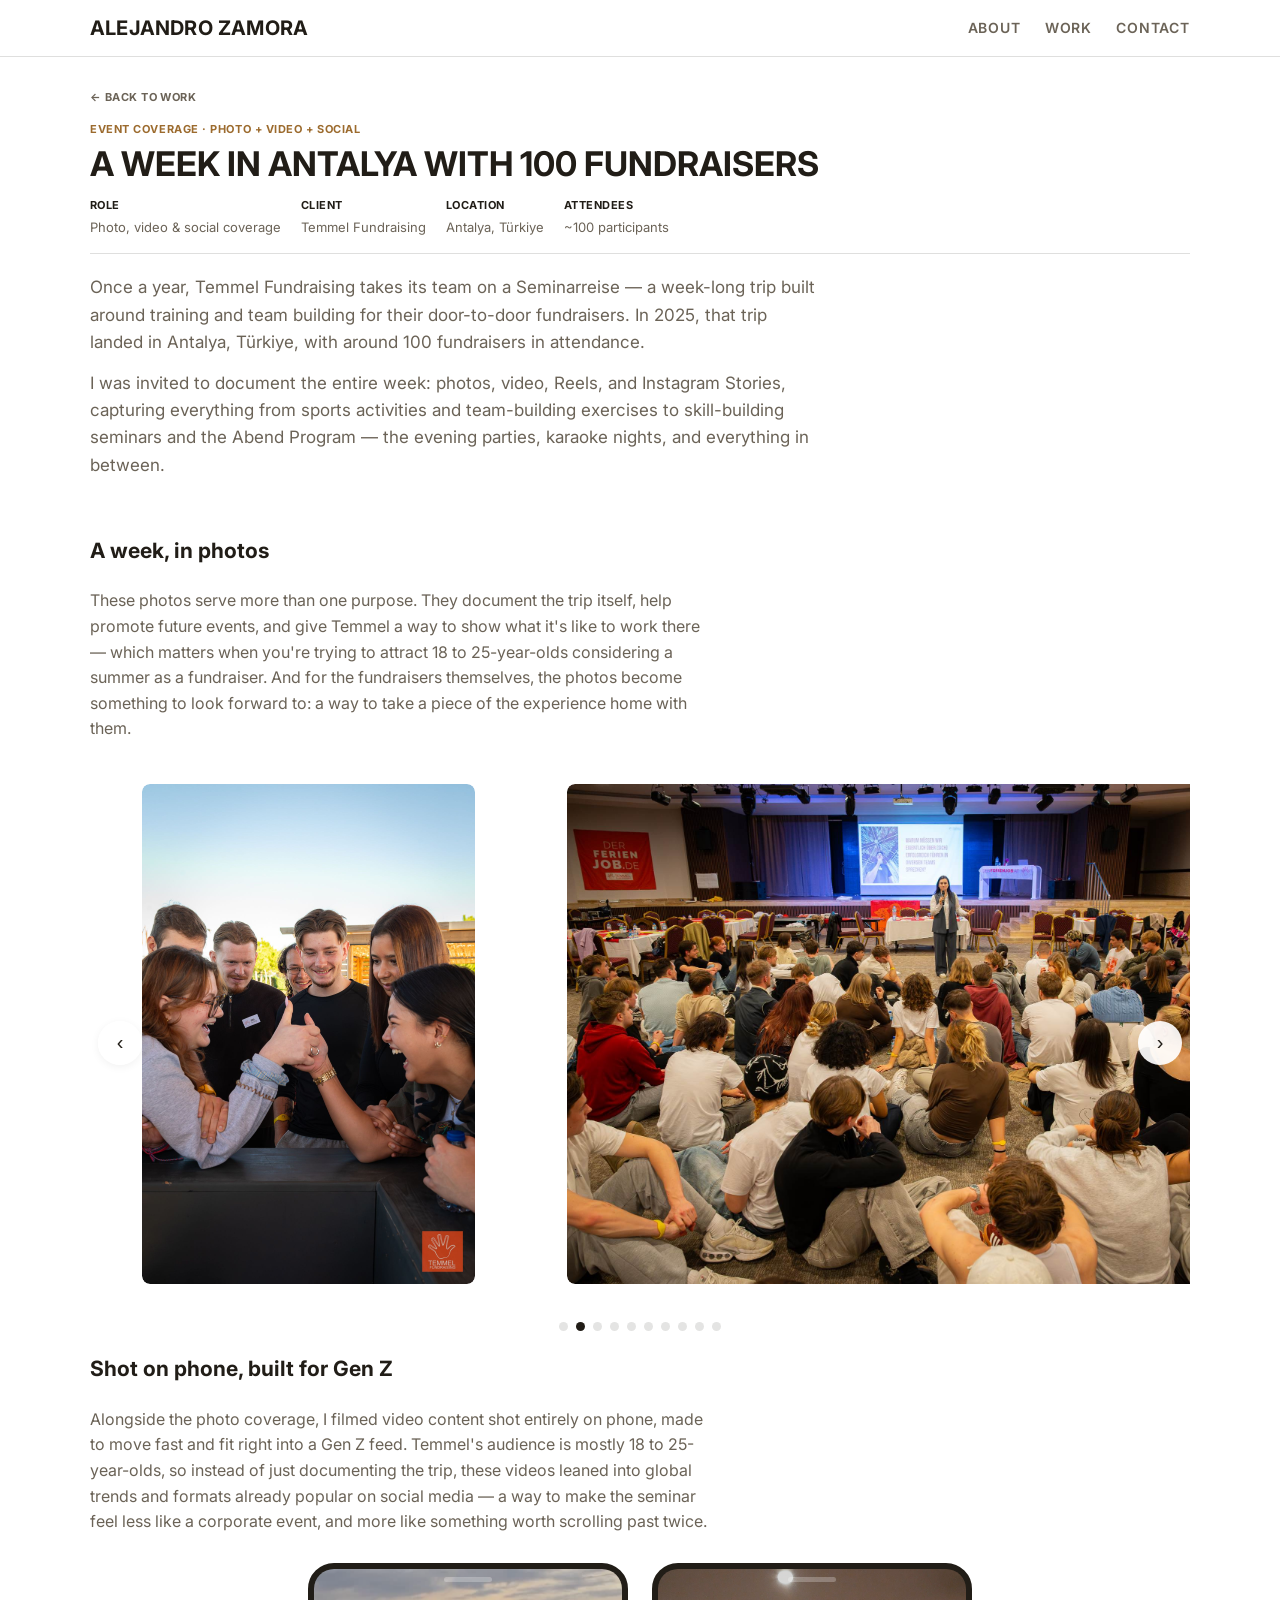
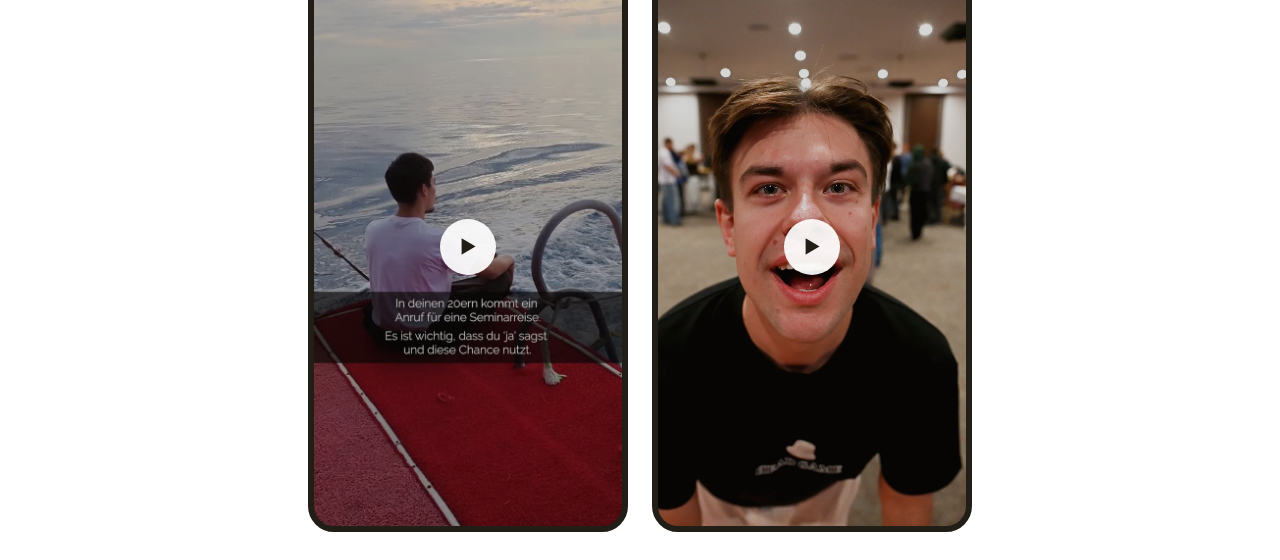
==== commit ee684cb5: "Enhance carousel styles with border radius and overflow Added border radius and overflow properties " ====
--- a/project-antalya.html
+++ b/project-antalya.html
@@ -7,20 +7,25 @@
 <link rel="stylesheet" href="style.css">
   <style>
   /* Antalya carousel only: same height, natural image proportions */
-  .doormats-gallery.audi-gallery .carousel-slide {
-    flex: 0 0 auto;
-    width: auto;
-    max-width: none;
-  }
-
-  .doormats-gallery.audi-gallery .carousel-slide img {
-    display: block;
-    width: auto;
-    height: clamp(300px, 60vh, 500px);
-    max-width: calc(100vw - 80px);
-    aspect-ratio: auto;
-    object-fit: contain;
-  }
+ .doormats-gallery.audi-gallery .carousel-slide {
+  flex: 0 0 auto;
+  width: auto;
+  max-width: none;
+  border-radius: 8px;
+  overflow: hidden;
+}
+
+.doormats-gallery.audi-gallery .carousel-slide img {
+  display: block;
+  width: auto;
+  height: clamp(300px, 60vh, 500px);
+  max-width: calc(100vw - 80px);
+  aspect-ratio: auto;
+  object-fit: contain;
+  border: none;
+  background: transparent;
+  border-radius: 8px;
+}
 
     /* Phone frames*/
  
@@ -56,7 +61,11 @@
     .antalya-phone-videos .phone-frame {
       width: min(78vw, 320px);
     }
-     }
+    
+    .doormats-gallery.audi-gallery .carousel-track {
+    padding: 0;
+  }
+}
 </style>
 </head>
 <body>
